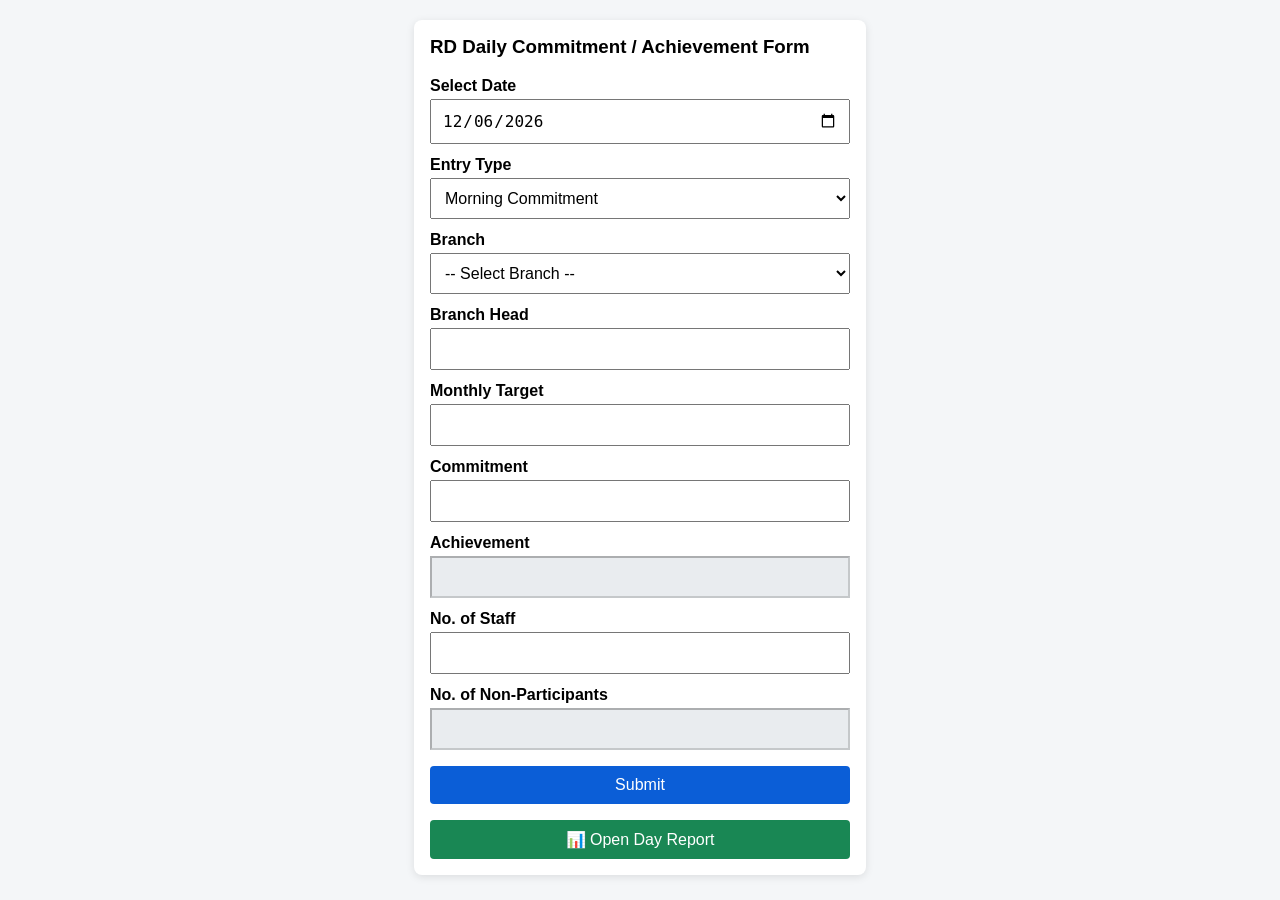
==== index.htm @ dbfb57f9 "Add files via upload" ====
<!DOCTYPE html>
<html>
<head>
<meta name="viewport" content="width=device-width, initial-scale=1">
<title>RD Daily Commitment / Achievement Form</title>

<style>
body { font-family: Arial, sans-serif; background:#f4f6f8; margin: 0; padding: 0; }
.card { max-width:420px; margin:20px auto; background:#fff; padding:16px; border-radius:8px; box-shadow:0 2px 8px rgba(0,0,0,.1); position: relative; }
h3 { margin-top:0; }
label { display:block; margin-top:12px; font-weight: bold; }
input, select, button { width:100%; padding:10px; margin-top:4px; font-size:16px; box-sizing: border-box; }
button { margin-top:16px; background:#0b5ed7; color:#fff; border:none; border-radius:4px; cursor: pointer; }
button:disabled { background:#999; cursor: not-allowed; }
input:disabled { background-color: #e9ecef; color: #495057; }

/* --- Fixed Middle Loading Animation --- */
#loaderOverlay {
  display: none; /* Hidden by default */
  position: absolute;
  top: 0; left: 0;
  width: 100%; height: 100%;
  background: rgba(255, 255, 255, 0.8);
  z-index: 10;
  flex-direction: column;
  justify-content: center;
  align-items: center;
  border-radius: 8px;
}
.spinner {
  width: 40px; height: 40px;
  border: 5px solid #f3f3f3;
  border-top: 5px solid #0b5ed7;
  border-radius: 50%;
  animation: spin 1s linear infinite;
}
@keyframes spin { 0% { transform: rotate(0deg); } 100% { transform: rotate(360deg); } }
.status-text { margin-top: 10px; font-weight: bold; color: #0b5ed7; font-size: 14px; }
</style>
</head>

<body>

<div class="card">
  <div id="loaderOverlay">
    <div class="spinner"></div>
    <div class="status-text" id="status">Loading...</div>
  </div>

  <h3>RD Daily Commitment / Achievement Form</h3>

  <label>Select Date</label>
  <input type="date" id="dateInput">

  <label>Entry Type</label>
  <select id="type" onchange="updateFormState()">
    <option value="Commitment">Morning Commitment</option>
    <option value="Evening">Evening Achievement</option>
  </select>

  <label>Branch</label>
  <select id="branch" onchange="handleBranchChange()">
    <option value="">-- Select Branch --</option>
  </select>

  <label>Branch Head</label>
  <input id="bh">

  <label>Monthly Target</label>
  <input id="target" type="number">

  <label>Commitment</label>
  <input id="commitment" type="number">

  <label>Achievement</label>
  <input id="achievement" type="number">

  <label>No. of Staff</label>
  <input id="staff" type="number">

  <label>No. of Non-Participants</label>
  <input id="nonp" type="number">

  <button id="submitBtn" onclick="submitEntry()">Submit</button>
  <button onclick="openReport()" style="background:#198754">📊 Open Day Report</button>
</div>

<script>
const SCRIPT_URL = "https://script.google.com/macros/s/AKfycbwlm0vWQ8PWfhikA93gYimNDBjSIWgNVc3JS71hvTyEsT8HngKB00nHChpB-D_Gkj8BkQ/exec";

const el = id => document.getElementById(id);
const els = {
  date: el("dateInput"),
  type: el("type"),
  branch: el("branch"),
  bh: el("bh"),
  target: el("target"),
  commitment: el("commitment"),
  achievement: el("achievement"),
  staff: el("staff"),
  nonp: el("nonp"),
  status: el("status"),
  overlay: el("loaderOverlay"),
  btn: el("submitBtn")
};

/* --- UI Helpers --- */
function showLoading(show, text = "") {
  els.overlay.style.display = show ? "flex" : "none";
  els.status.innerText = text;
  els.btn.disabled = show;
}

function clearForm() {
  els.branch.value = "";
  els.bh.value = "";
  els.target.value = "";
  els.commitment.value = "";
  els.achievement.value = "";
  els.staff.value = "";
  els.nonp.value = "";
}

/* Set Default Date to Today */
els.date.value = new Date().toISOString().slice(0,10);

/* 1) Load Branches on Startup */
window.onload = () => {
  showLoading(true, "Loading branches...");
  fetch(SCRIPT_URL + "?action=branches")
    .then(r => r.json())
    .then(list => {
      els.branch.innerHTML = '<option value="">-- Select Branch --</option>';
      list.forEach(b => els.branch.add(new Option(b, b)));
      showLoading(false);
    })
    .catch(() => showLoading(false, "Error loading branches"));
};

function updateFormState(){
  const isMorning = els.type.value === "Commitment";
  ["bh", "target", "commitment", "staff"].forEach(i => els[i].disabled = !isMorning);
  ["achievement", "nonp"].forEach(i => els[i].disabled = isMorning);
}

/* 2) Branch Change & Morning Data Sync */
function handleBranchChange(){
  if (!els.branch.value) return;

  showLoading(true, "Fetching branch data...");

  // CHANGE: Added &date=${els.date.value} to the URL
  fetch(`${SCRIPT_URL}?action=target&branch=${els.branch.value}&date=${els.date.value}`)
    .then(r => r.json())
    .then(data => {
      // The backend will now return the 'Remaining Target' for the selected date
      els.target.value = data.target || 0;
      els.staff.value = data.staff || 0;
      els.bh.value = data.bh || "";
      
      if (els.type.value === "Evening") {
        return fetch(`${SCRIPT_URL}?action=getMorning&date=${els.date.value}&branch=${els.branch.value}`)
          .then(r => r.json())
          .then(d => {
            if (d && d.found) {
              els.bh.value = d.branchHead;
              els.commitment.value = d.commitment;
              els.staff.value = d.staff;
              els.target.value = d.target; // Keep target consistent with morning entry
            } else {
              alert("Morning entry not found for " + els.date.value);
            }
          });
      }
    })
    .finally(() => showLoading(false));
}

function openReport(){ window.location.href = "report.html"; }

/* 3) Submit & Clear */
function submitEntry(){
  if(!els.branch.value) { alert("Please select a branch"); return; }
  
  showLoading(true, "Submitting entry...");

  fetch(SCRIPT_URL, {
    method: "POST",
    mode: "no-cors",
    body: JSON.stringify({
      entryType: els.type.value,
      branch: els.branch.value,
      branchHead: els.bh.value,
      target: +els.target.value,
      commitment: +els.commitment.value,
      achievement: +els.achievement.value,
      staff: +els.staff.value,
      nonParticipant: +els.nonp.value,
      customDate: els.date.value // Sending user-selected date
    })
  }).then(() => {
    showLoading(false, "Saved successfully!");
    clearForm();
    setTimeout(() => { els.status.innerText = "Loading..."; }, 2000);
  }).catch(() => {
    showLoading(false, "Submission failed.");
  });
}

updateFormState();
</script>
</body>
</html>
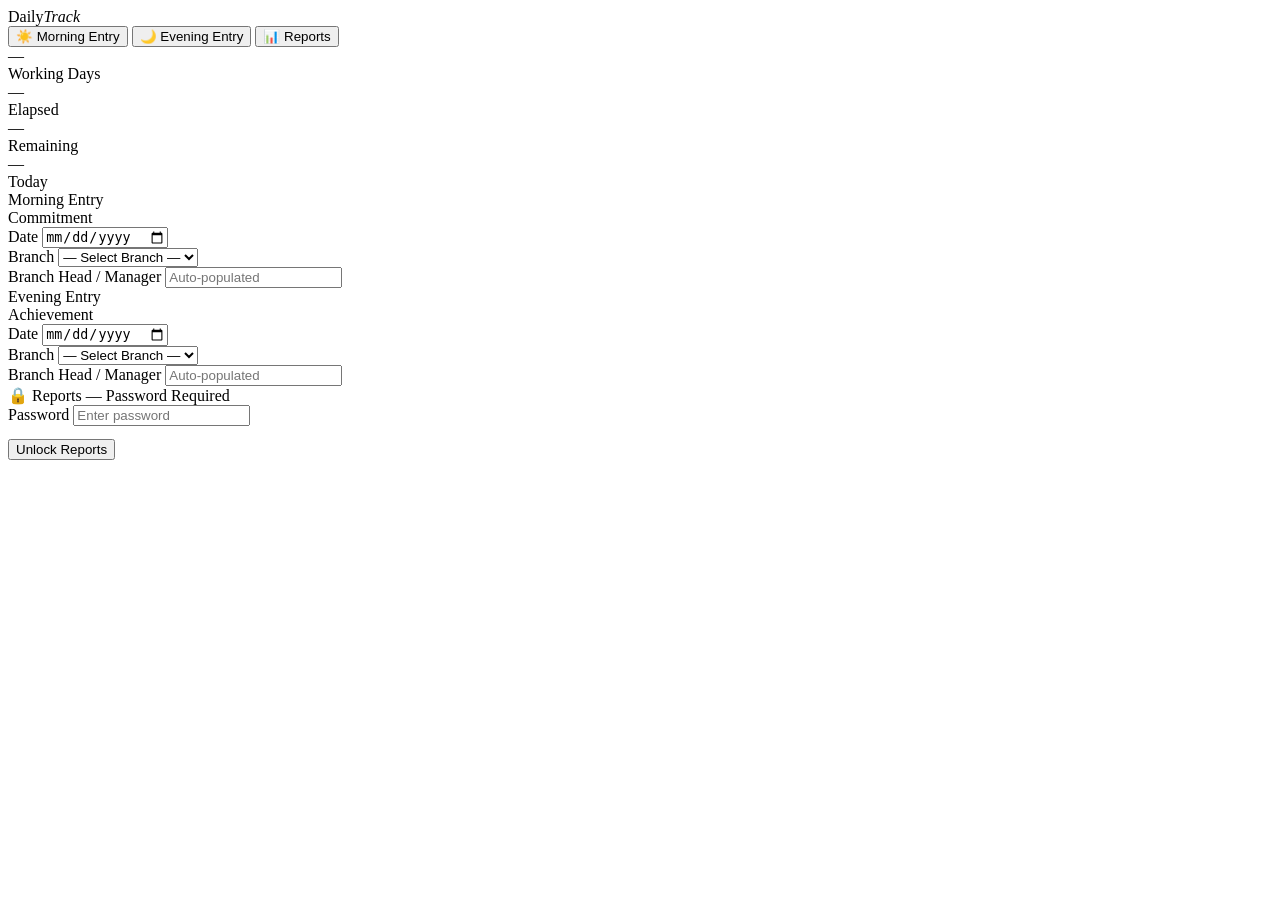
==== commit f989f555: "Update index.htm" ====
--- a/index.htm
+++ b/index.htm
@@ -1,213 +1,421 @@
 <!DOCTYPE html>
-<html>
+<html lang="en">
 <head>
-<meta name="viewport" content="width=device-width, initial-scale=1">
-<title>RD Daily Commitment / Achievement Form</title>
-
-<style>
-body { font-family: Arial, sans-serif; background:#f4f6f8; margin: 0; padding: 0; }
-.card { max-width:420px; margin:20px auto; background:#fff; padding:16px; border-radius:8px; box-shadow:0 2px 8px rgba(0,0,0,.1); position: relative; }
-h3 { margin-top:0; }
-label { display:block; margin-top:12px; font-weight: bold; }
-input, select, button { width:100%; padding:10px; margin-top:4px; font-size:16px; box-sizing: border-box; }
-button { margin-top:16px; background:#0b5ed7; color:#fff; border:none; border-radius:4px; cursor: pointer; }
-button:disabled { background:#999; cursor: not-allowed; }
-input:disabled { background-color: #e9ecef; color: #495057; }
-
-/* --- Fixed Middle Loading Animation --- */
-#loaderOverlay {
-  display: none; /* Hidden by default */
-  position: absolute;
-  top: 0; left: 0;
-  width: 100%; height: 100%;
-  background: rgba(255, 255, 255, 0.8);
-  z-index: 10;
-  flex-direction: column;
-  justify-content: center;
-  align-items: center;
-  border-radius: 8px;
-}
-.spinner {
-  width: 40px; height: 40px;
-  border: 5px solid #f3f3f3;
-  border-top: 5px solid #0b5ed7;
-  border-radius: 50%;
-  animation: spin 1s linear infinite;
-}
-@keyframes spin { 0% { transform: rotate(0deg); } 100% { transform: rotate(360deg); } }
-.status-text { margin-top: 10px; font-weight: bold; color: #0b5ed7; font-size: 14px; }
-</style>
+<meta charset="UTF-8"/>
+<meta name="viewport" content="width=device-width, initial-scale=1.0"/>
+<title>Daily Performance Tracker</title>
+<link rel="preconnect" href="https://fonts.googleapis.com"/>
+<link href="https://fonts.googleapis.com/css2?family=Inter:wght@400;500;600;700&family=DM+Sans:ital,wght@0,400;0,500;0,600&display=swap" rel="stylesheet"/>
+<link rel="stylesheet" href="style.css"/>
 </head>
-
 <body>
 
-<div class="card">
-  <div id="loaderOverlay">
-    <div class="spinner"></div>
-    <div class="status-text" id="status">Loading...</div>
+<div class="topbar">
+  <div class="logo">Daily<em>Track</em></div>
+  <div class="topdate" id="topDate"></div>
+</div>
+
+<div class="nav">
+  <button class="nav-btn active" data-tab="morning" onclick="switchTab(this)">☀️ Morning Entry</button>
+  <button class="nav-btn"        data-tab="evening" onclick="switchTab(this)">🌙 Evening Entry</button>
+  <button class="nav-btn"        data-tab="reports" onclick="switchTab(this)">📊 Reports</button>
+</div>
+
+<div class="main">
+
+  <!-- Day strip -->
+  <div class="day-strip">
+    <div class="ds-tile a-blue">  <div class="ds-val" id="dsW">—</div><div class="ds-lbl">Working Days</div></div>
+    <div class="ds-tile a-green"> <div class="ds-val" id="dsE">—</div><div class="ds-lbl">Elapsed</div></div>
+    <div class="ds-tile a-amber"> <div class="ds-val" id="dsR">—</div><div class="ds-lbl">Remaining</div></div>
+    <div class="ds-tile">         <div class="ds-val" id="dsD">—</div><div class="ds-lbl" id="dsDL">Today</div></div>
   </div>
 
-  <h3>RD Daily Commitment / Achievement Form</h3>
-
-  <label>Select Date</label>
-  <input type="date" id="dateInput">
-
-  <label>Entry Type</label>
-  <select id="type" onchange="updateFormState()">
-    <option value="Commitment">Morning Commitment</option>
-    <option value="Evening">Evening Achievement</option>
-  </select>
-
-  <label>Branch</label>
-  <select id="branch" onchange="handleBranchChange()">
-    <option value="">-- Select Branch --</option>
-  </select>
-
-  <label>Branch Head</label>
-  <input id="bh">
-
-  <label>Monthly Target</label>
-  <input id="target" type="number">
-
-  <label>Commitment</label>
-  <input id="commitment" type="number">
-
-  <label>Achievement</label>
-  <input id="achievement" type="number">
-
-  <label>No. of Staff</label>
-  <input id="staff" type="number">
-
-  <label>No. of Non-Participants</label>
-  <input id="nonp" type="number">
-
-  <button id="submitBtn" onclick="submitEntry()">Submit</button>
-  <button onclick="openReport()" style="background:#198754">📊 Open Day Report</button>
-</div>
-
-<script>
-const SCRIPT_URL = "https://script.google.com/macros/s/AKfycbwlm0vWQ8PWfhikA93gYimNDBjSIWgNVc3JS71hvTyEsT8HngKB00nHChpB-D_Gkj8BkQ/exec";
-
-const el = id => document.getElementById(id);
-const els = {
-  date: el("dateInput"),
-  type: el("type"),
-  branch: el("branch"),
-  bh: el("bh"),
-  target: el("target"),
-  commitment: el("commitment"),
-  achievement: el("achievement"),
-  staff: el("staff"),
-  nonp: el("nonp"),
-  status: el("status"),
-  overlay: el("loaderOverlay"),
-  btn: el("submitBtn")
-};
-
-/* --- UI Helpers --- */
-function showLoading(show, text = "") {
-  els.overlay.style.display = show ? "flex" : "none";
-  els.status.innerText = text;
-  els.btn.disabled = show;
-}
-
-function clearForm() {
-  els.branch.value = "";
-  els.bh.value = "";
-  els.target.value = "";
-  els.commitment.value = "";
-  els.achievement.value = "";
-  els.staff.value = "";
-  els.nonp.value = "";
-}
-
-/* Set Default Date to Today */
-els.date.value = new Date().toISOString().slice(0,10);
-
-/* 1) Load Branches on Startup */
-window.onload = () => {
-  showLoading(true, "Loading branches...");
-  fetch(SCRIPT_URL + "?action=branches")
-    .then(r => r.json())
-    .then(list => {
-      els.branch.innerHTML = '<option value="">-- Select Branch --</option>';
-      list.forEach(b => els.branch.add(new Option(b, b)));
-      showLoading(false);
-    })
-    .catch(() => showLoading(false, "Error loading branches"));
-};
-
-function updateFormState(){
-  const isMorning = els.type.value === "Commitment";
-  ["bh", "target", "commitment", "staff"].forEach(i => els[i].disabled = !isMorning);
-  ["achievement", "nonp"].forEach(i => els[i].disabled = isMorning);
-}
-
-/* 2) Branch Change & Morning Data Sync */
-function handleBranchChange(){
-  if (!els.branch.value) return;
-
-  showLoading(true, "Fetching branch data...");
-
-  // CHANGE: Added &date=${els.date.value} to the URL
-  fetch(`${SCRIPT_URL}?action=target&branch=${els.branch.value}&date=${els.date.value}`)
-    .then(r => r.json())
-    .then(data => {
-      // The backend will now return the 'Remaining Target' for the selected date
-      els.target.value = data.target || 0;
-      els.staff.value = data.staff || 0;
-      els.bh.value = data.bh || "";
-      
-      if (els.type.value === "Evening") {
-        return fetch(`${SCRIPT_URL}?action=getMorning&date=${els.date.value}&branch=${els.branch.value}`)
-          .then(r => r.json())
-          .then(d => {
-            if (d && d.found) {
-              els.bh.value = d.branchHead;
-              els.commitment.value = d.commitment;
-              els.staff.value = d.staff;
-              els.target.value = d.target; // Keep target consistent with morning entry
-            } else {
-              alert("Morning entry not found for " + els.date.value);
-            }
-          });
-      }
-    })
-    .finally(() => showLoading(false));
-}
-
-function openReport(){ window.location.href = "report.html"; }
-
-/* 3) Submit & Clear */
-function submitEntry(){
-  if(!els.branch.value) { alert("Please select a branch"); return; }
-  
-  showLoading(true, "Submitting entry...");
-
-  fetch(SCRIPT_URL, {
-    method: "POST",
-    mode: "no-cors",
-    body: JSON.stringify({
-      entryType: els.type.value,
-      branch: els.branch.value,
-      branchHead: els.bh.value,
-      target: +els.target.value,
-      commitment: +els.commitment.value,
-      achievement: +els.achievement.value,
-      staff: +els.staff.value,
-      nonParticipant: +els.nonp.value,
-      customDate: els.date.value // Sending user-selected date
-    })
-  }).then(() => {
-    showLoading(false, "Saved successfully!");
-    clearForm();
-    setTimeout(() => { els.status.innerText = "Loading..."; }, 2000);
-  }).catch(() => {
-    showLoading(false, "Submission failed.");
-  });
-}
-
-updateFormState();
-</script>
+  <!-- ═══ MORNING ═══ -->
+  <div class="section active" id="sec-morning">
+    <div class="card">
+      <div class="card-head">
+        <div class="card-title">Morning Entry</div>
+        <div class="badge">Commitment</div>
+      </div>
+
+      <div class="frow">
+        <div class="fg">
+          <label>Date</label>
+          <input type="date" id="mDate" onchange="onMDateChange()"/>
+        </div>
+        <div class="fg">
+          <label>Branch</label>
+          <select id="mBranch" onchange="onMBranchChange()">
+            <option value="">— Select Branch —</option>
+          </select>
+        </div>
+      </div>
+
+      <div class="frow">
+        <div class="fg">
+          <label>Branch Head / Manager</label>
+          <input type="text" id="mManager" readonly placeholder="Auto-populated"/>
+        </div>
+      </div>
+
+      <!-- Skeleton shown while loading branch info -->
+      <div id="mSkeleton" style="display:none">
+        <div class="skeleton-row">
+          <div><div class="skeleton skeleton-line" style="width:70%"></div><div class="skeleton skeleton-val"></div></div>
+          <div><div class="skeleton skeleton-line" style="width:60%"></div><div class="skeleton skeleton-val"></div></div>
+          <div><div class="skeleton skeleton-line" style="width:50%"></div><div class="skeleton skeleton-val"></div></div>
+        </div>
+        <div class="skeleton-drr">
+          <div class="skeleton-drr-tile"><div class="skeleton skeleton-line" style="width:60%"></div><div class="skeleton skeleton-val" style="width:90px;height:26px"></div></div>
+          <div class="skeleton-drr-tile"><div class="skeleton skeleton-line" style="width:50%"></div><div class="skeleton skeleton-val" style="width:90px;height:26px"></div></div>
+        </div>
+        <div class="spin-wrap"><div class="spinner"></div>Loading branch data…</div>
+      </div>
+
+      <div id="mInfoPanel" style="display:none">
+        <div class="info-panel">
+          <div><div class="ip-lbl">Remaining Investment</div><div class="ip-val" id="mIT">—</div></div>
+          <div><div class="ip-lbl">Remaining RD</div>         <div class="ip-val" id="mRT">—</div></div>
+          <div><div class="ip-lbl">Month</div>                <div class="ip-val" id="mML">—</div></div>
+        </div>
+        <div class="drr-panel">
+          <div class="drr-tile">
+            <div class="drr-lbl">Investment DRR</div>
+            <div class="drr-val" id="mDI">—</div>
+            <div class="drr-sub">Remaining target ÷ remaining days</div>
+          </div>
+          <div class="drr-tile">
+            <div class="drr-lbl">RD DRR</div>
+            <div class="drr-val" id="mDR">—</div>
+            <div class="drr-sub">Remaining target ÷ remaining days</div>
+          </div>
+        </div>
+        <div class="divider"></div>
+        <div class="frow">
+          <div class="fg">
+            <label>Investment Commitment</label>
+            <input type="number" id="mIC" placeholder="Enter amount" min="0"/>
+          </div>
+          <div class="fg">
+            <label>RD Commitment</label>
+            <input type="number" id="mRC" placeholder="Enter amount" min="0"/>
+          </div>
+        </div>
+        <div class="btn-row">
+          <button class="btn btn-primary" id="mSub" onclick="submitMorning()">Submit Morning Entry</button>
+          <button class="btn btn-ghost"   onclick="resetMorning()">Clear</button>
+        </div>
+      </div>
+
+    </div>
+  </div>
+
+  <!-- ═══ EVENING ═══ -->
+  <div class="section" id="sec-evening">
+    <div class="card">
+      <div class="card-head">
+        <div class="card-title">Evening Entry</div>
+        <div class="badge eve">Achievement</div>
+      </div>
+
+      <div class="frow">
+        <div class="fg">
+          <label>Date</label>
+          <input type="date" id="eDate" onchange="onEDateChange()"/>
+        </div>
+        <div class="fg">
+          <label>Branch</label>
+          <select id="eBranch" onchange="onEBranchChange()">
+            <option value="">— Select Branch —</option>
+          </select>
+        </div>
+      </div>
+
+      <div class="frow">
+        <div class="fg">
+          <label>Branch Head / Manager</label>
+          <input type="text" id="eManager" readonly placeholder="Auto-populated"/>
+        </div>
+      </div>
+
+      <div id="eSkeleton" style="display:none">
+        <div class="spin-wrap"><div class="spinner"></div>Fetching morning commitment…</div>
+      </div>
+
+      <div id="eInputArea" style="display:none">
+        <div class="commit-banner" id="eCB">
+          <div class="cb-title">Morning Commitment</div>
+          <div class="cb-vals">
+            <div><div class="cb-lbl">Investment</div><div class="cb-num" id="eSIC">—</div></div>
+            <div><div class="cb-lbl">RD</div>        <div class="cb-num" id="eSRC">—</div></div>
+          </div>
+        </div>
+        <div class="frow">
+          <div class="fg">
+            <label>Investment Achievement</label>
+            <input type="number" id="eIA" placeholder="Enter amount" min="0"/>
+          </div>
+          <div class="fg">
+            <label>RD Achievement</label>
+            <input type="number" id="eRA" placeholder="Enter amount" min="0"/>
+          </div>
+        </div>
+        <div class="btn-row">
+          <button class="btn btn-primary" id="eSub" onclick="submitEvening()">Submit Evening Entry</button>
+          <button class="btn btn-ghost"   onclick="resetEvening()">Clear</button>
+        </div>
+      </div>
+
+    </div>
+  </div>
+
+  <!-- ═══ REPORTS ═══ -->
+  <div class="section" id="sec-reports">
+
+    <!-- Password Gate -->
+    <div id="rGate" class="card">
+      <div class="card-head">
+        <div class="card-title">🔒 Reports — Password Required</div>
+      </div>
+      <div style="max-width:320px">
+        <div class="fg" style="margin-bottom:13px">
+          <label>Password</label>
+          <input type="password" id="rPwd" placeholder="Enter password" onkeydown="if(event.key==='Enter')unlockReports()"/>
+        </div>
+        <div class="btn-row">
+          <button class="btn btn-primary" onclick="unlockReports()">Unlock Reports</button>
+        </div>
+        <div id="rPwdErr" style="display:none;color:var(--red);font-size:12px;margin-top:10px;font-weight:500">Incorrect password. Try again.</div>
+      </div>
+    </div>
+
+    <!-- Report Content (hidden until unlocked) -->
+    <div id="rContent" style="display:none">
+
+      <!-- Sub-nav -->
+      <div class="r-subnav">
+        <button class="r-sub-btn active" data-rsub="daily"       onclick="switchReport(this)">Daily Report</button>
+        <button class="r-sub-btn"        data-rsub="detailed"    onclick="switchReport(this)">Detailed Report</button>
+        <button class="r-sub-btn"        data-rsub="performance" onclick="switchReport(this)">Branch Performance</button>
+        <button class="r-sub-btn"        data-rsub="drr"         onclick="switchReport(this)">DRR Analysis</button>
+        <button class="r-sub-btn"        data-rsub="zero"        onclick="switchReport(this)">Zero Achievement</button>
+      </div>
+
+      <!-- DAILY REPORT -->
+      <div class="r-section active" id="rsec-daily">
+        <div class="card">
+          <div class="card-head"><div class="card-title">Daily Report</div></div>
+          <div class="frow" style="margin-bottom:16px">
+            <div class="fg">
+              <label>Date</label>
+              <input type="date" id="rDate" onchange="loadDailyReport()"/>
+            </div>
+            <div class="fg">
+              <label>View</label>
+              <select id="rView" onchange="loadDailyReport()">
+                <option value="commitment">Commitment</option>
+                <option value="both">Commitment &amp; Achievement</option>
+              </select>
+            </div>
+          </div>
+          <div class="spin-wrap" id="rDailySpin" style="display:none"><div class="spinner"></div>Loading report…</div>
+          <div id="rDailyOut" style="display:none">
+            <div class="r-section-label">All Branches</div>
+            <div class="tbl-wrap">
+              <table class="rtbl">
+                <thead id="rDailyHead"></thead>
+                <tbody id="rDailyBody"></tbody>
+              </table>
+            </div>
+            <div id="rNotPanel" style="margin-top:20px;display:none">
+              <div style="display:grid;grid-template-columns:1fr 1fr;gap:16px">
+                <div id="rNoCom" style="display:none">
+                  <div class="r-section-label" style="color:var(--red)">Commitment Not Submitted</div>
+                  <div class="tag-list" id="rNoComList"></div>
+                </div>
+                <div id="rNoAch" style="display:none">
+                  <div class="r-section-label" style="color:var(--amber)">Achievement Not Submitted</div>
+                  <div class="tag-list" id="rNoAchList"></div>
+                </div>
+              </div>
+            </div>
+          </div>
+        </div>
+      </div>
+
+      <!-- DETAILED REPORT -->
+      <div class="r-section" id="rsec-detailed">
+        <div class="card">
+          <div class="card-head"><div class="card-title">Detailed Report</div></div>
+          <div class="frow" style="margin-bottom:16px">
+            <div class="fg">
+              <label>Month</label>
+              <input type="month" id="dMonth"/>
+            </div>
+            <div class="fg">
+              <label>Product</label>
+              <select id="dProduct">
+                <option value="investment">Investment</option>
+                <option value="rd">RD</option>
+                <option value="joint">Investment + RD (Joint)</option>
+              </select>
+            </div>
+          </div>
+          <div class="btn-row" style="margin-bottom:16px">
+            <button class="btn btn-primary" onclick="loadDetailedReport()">Generate Report</button>
+          </div>
+          <div class="spin-wrap" id="rDetSpin" style="display:none"><div class="spinner"></div>Loading report…</div>
+          <div id="rDetOut" style="display:none">
+            <div class="tbl-wrap">
+              <table class="rtbl">
+                <thead id="rDetHead"></thead>
+                <tbody id="rDetBody"></tbody>
+              </table>
+            </div>
+          </div>
+        </div>
+      </div>
+
+    <!-- ══ BRANCH PERFORMANCE OVER TIME ══ -->
+    <div class="r-section" id="rsec-performance">
+      <div class="card">
+        <div class="card-head"><div class="card-title">📈 Branch Performance Over Time</div></div>
+        <div class="frow" style="margin-bottom:4px">
+          <div class="fg">
+            <label>Branch</label>
+            <select id="perfBranch">
+              <option value="">— Select Branch —</option>
+            </select>
+          </div>
+          <div class="fg">
+            <label>Month</label>
+            <input type="month" id="perfMonth"/>
+          </div>
+        </div>
+        <div class="frow" style="margin-bottom:16px">
+          <div class="fg">
+            <label>Product</label>
+            <select id="perfProduct">
+              <option value="both">Investment + RD</option>
+              <option value="investment">Investment Only</option>
+              <option value="rd">RD Only</option>
+            </select>
+          </div>
+          <div class="fg" style="justify-content:flex-end;padding-top:18px">
+            <button class="btn btn-primary" onclick="loadPerformanceReport()">Generate</button>
+          </div>
+        </div>
+        <div class="spin-wrap" id="perfSpin" style="display:none"><div class="spinner"></div>Loading…</div>
+        <div id="perfOut" style="display:none">
+          <div class="perf-summary" id="perfSummary"></div>
+          <div class="r-section-label" style="margin-top:14px">Daily Breakdown</div>
+          <div class="tbl-wrap">
+            <table class="rtbl">
+              <thead id="perfHead"></thead>
+              <tbody id="perfBody"></tbody>
+            </table>
+          </div>
+        </div>
+      </div>
+    </div>
+
+    <!-- ══ DRR ANALYSIS ══ -->
+    <div class="r-section" id="rsec-drr">
+      <div class="card">
+        <div class="card-head"><div class="card-title">⚡ DRR Analysis — High Risk / Low Risk</div></div>
+        <div class="frow" style="margin-bottom:16px">
+          <div class="fg">
+            <label>Month</label>
+            <input type="month" id="drrMonth"/>
+          </div>
+          <div class="fg">
+            <label>Product</label>
+            <select id="drrProduct">
+              <option value="investment">Investment</option>
+              <option value="rd">RD</option>
+            </select>
+          </div>
+        </div>
+        <div class="frow" style="margin-bottom:16px">
+          <div class="fg">
+            <label>High-Risk DRR threshold (above = high risk)</label>
+            <input type="number" id="drrThreshold" placeholder="e.g. 50000" min="0"/>
+          </div>
+          <div class="fg" style="justify-content:flex-end;padding-top:18px">
+            <button class="btn btn-primary" onclick="loadDRRReport()">Generate</button>
+          </div>
+        </div>
+        <div class="spin-wrap" id="drrSpin" style="display:none"><div class="spinner"></div>Loading…</div>
+        <div id="drrOut" style="display:none">
+          <div class="drr-group" id="drrHighGroup">
+            <div class="drr-group-label risk-high">🔴 High Risk Branches</div>
+            <div class="tbl-wrap"><table class="rtbl"><thead id="drrHighHead"></thead><tbody id="drrHighBody"></tbody></table></div>
+          </div>
+          <div class="drr-group" id="drrLowGroup" style="margin-top:20px">
+            <div class="drr-group-label risk-low">🟢 Low Risk Branches</div>
+            <div class="tbl-wrap"><table class="rtbl"><thead id="drrLowHead"></thead><tbody id="drrLowBody"></tbody></table></div>
+          </div>
+        </div>
+      </div>
+    </div>
+
+    <!-- ══ ZERO ACHIEVEMENT ══ -->
+    <div class="r-section" id="rsec-zero">
+      <div class="card">
+        <div class="card-head"><div class="card-title">🚨 Zero Achievement Tracker</div></div>
+        <div class="frow" style="margin-bottom:4px">
+          <div class="fg">
+            <label>Month</label>
+            <input type="month" id="zeroMonth"/>
+          </div>
+          <div class="fg">
+            <label>Product</label>
+            <select id="zeroProduct">
+              <option value="both">Investment + RD (either zero)</option>
+              <option value="investment">Investment</option>
+              <option value="rd">RD</option>
+            </select>
+          </div>
+        </div>
+        <div class="frow" style="margin-bottom:16px">
+          <div class="fg">
+            <label>Consecutive zero days threshold</label>
+            <input type="number" id="zeroThreshold" value="2" min="1" max="31" placeholder="e.g. 2"/>
+          </div>
+          <div class="fg" style="justify-content:flex-end;padding-top:18px">
+            <button class="btn btn-primary" onclick="loadZeroReport()">Generate</button>
+          </div>
+        </div>
+        <div class="spin-wrap" id="zeroSpin" style="display:none"><div class="spinner"></div>Loading…</div>
+        <div id="zeroOut" style="display:none">
+          <div id="zeroBadges" style="margin-bottom:18px"></div>
+          <div class="r-section-label">Branch Detail</div>
+          <div class="tbl-wrap">
+            <table class="rtbl">
+              <thead>
+                <tr>
+                  <th>Branch</th><th>Manager</th>
+                  <th class="num">Total Days Submitted</th>
+                  <th class="num">Zero Days</th>
+                  <th class="num">Max Consecutive Zeros</th>
+                  <th>Streak Dates</th>
+                  <th>Status</th>
+                </tr>
+              </thead>
+              <tbody id="zeroBody"></tbody>
+            </table>
+          </div>
+        </div>
+      </div>
+    </div>
+
+    </div><!-- /rContent -->
+  </div>
+
+</div><!-- /main -->
+<div id="toast"></div>
+
+<script src="script.js"></script>
 </body>
-</html>+</html>
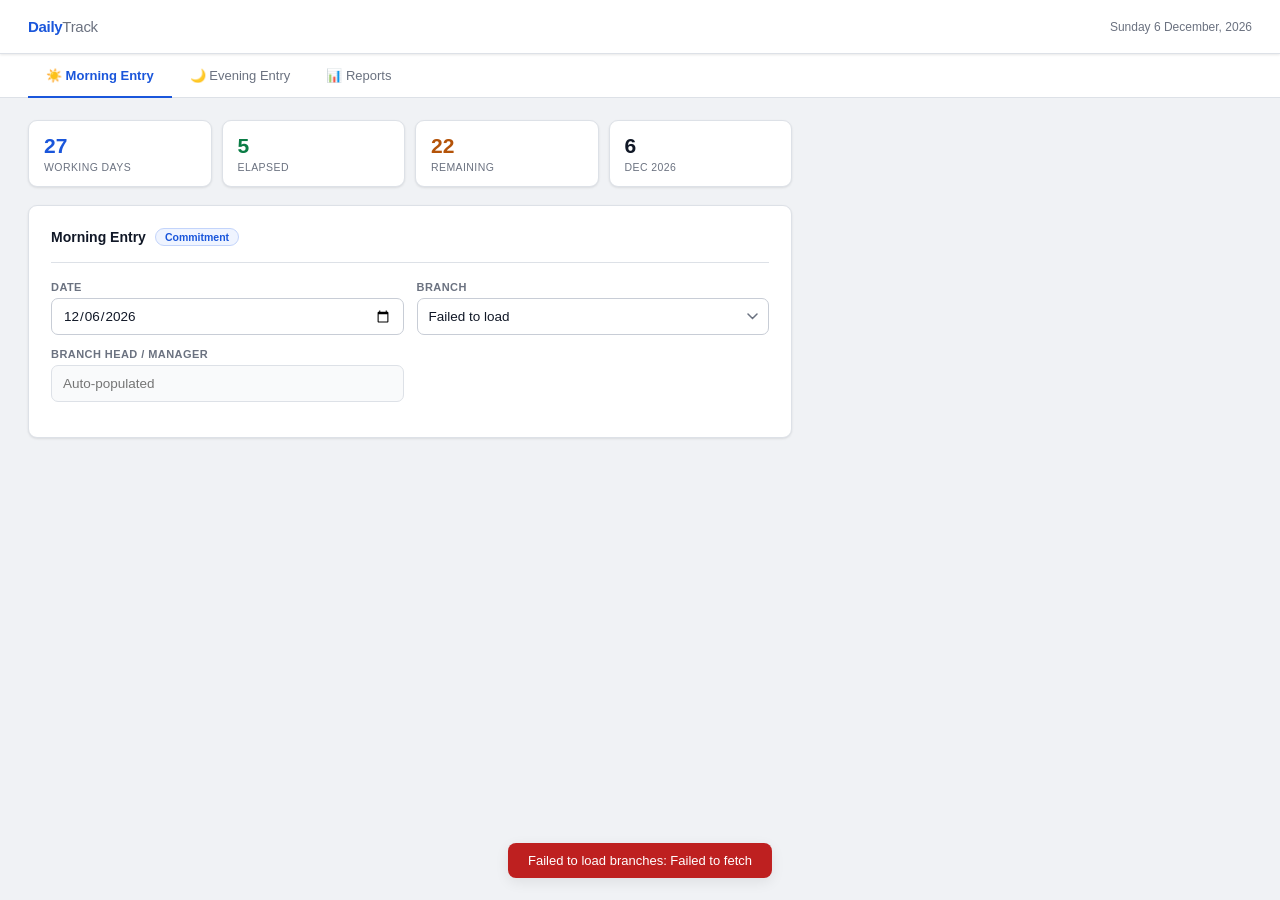
==== commit f22dc856: "Update index.htm" ====
--- a/index.htm
+++ b/index.htm
@@ -284,13 +284,25 @@
         <div class="frow" style="margin-bottom:4px">
           <div class="fg">
             <label>Branch</label>
-            <select id="perfBranch">
+            <select id="perfBranch" onchange="perfBranchChanged()">
               <option value="">— Select Branch —</option>
+              <option value="all">— All Branches —</option>
             </select>
           </div>
           <div class="fg">
             <label>Month</label>
             <input type="month" id="perfMonth"/>
+          </div>
+        </div>
+        <!-- Date range row — shown only when All Branches is selected -->
+        <div class="frow" id="perfDateRangeRow" style="margin-bottom:4px;display:none">
+          <div class="fg">
+            <label>From Date</label>
+            <input type="date" id="perfFromDate"/>
+          </div>
+          <div class="fg">
+            <label>To Date</label>
+            <input type="date" id="perfToDate"/>
           </div>
         </div>
         <div class="frow" style="margin-bottom:16px">
@@ -307,6 +319,8 @@
           </div>
         </div>
         <div class="spin-wrap" id="perfSpin" style="display:none"><div class="spinner"></div>Loading…</div>
+
+        <!-- Single branch output (existing — unchanged) -->
         <div id="perfOut" style="display:none">
           <div class="perf-summary" id="perfSummary"></div>
           <div class="r-section-label" style="margin-top:14px">Daily Breakdown</div>
@@ -317,6 +331,27 @@
             </table>
           </div>
         </div>
+
+        <!-- All Branches output (new) -->
+        <div id="perfAllOut" style="display:none">
+          <div class="tbl-wrap">
+            <table class="rtbl">
+              <thead>
+                <tr>
+                  <th class="num">Period (Days)</th>
+                  <th>Branch</th>
+                  <th class="num">Commitment</th>
+                  <th class="num">Achievement</th>
+                  <th class="num">Achievement %</th>
+                  <th class="num">Days Target Hit</th>
+                  <th class="num">Days Target Hit %</th>
+                </tr>
+              </thead>
+              <tbody id="perfAllBody"></tbody>
+            </table>
+          </div>
+        </div>
+
       </div>
     </div>
 
--- a/style.css
+++ b/style.css
@@ -0,0 +1,220 @@
+*,*::before,*::after{box-sizing:border-box;margin:0;padding:0}
+:root{
+  --bg:#f0f2f5;
+  --white:#ffffff;
+  --border:#dde1e7;
+  --border2:#c8cdd6;
+  --accent:#1a56db;
+  --accent-lt:#eff4ff;
+  --accent-bd:#c3d4fb;
+  --green:#0a7c45;
+  --green-lt:#ecfdf5;
+  --amber:#b45309;
+  --amber-lt:#fffbeb;
+  --red:#be2020;
+  --red-lt:#fef2f2;
+  --purple:#6d28d9;
+  --purple-lt:#f5f3ff;
+  --purple-bd:#ddd6fe;
+  --t1:#111827;
+  --t2:#374151;
+  --t3:#6b7280;
+  --t4:#9ca3af;
+  --r:9px;
+  --sh:0 1px 3px rgba(0,0,0,.06),0 1px 2px rgba(0,0,0,.04);
+  --sh2:0 4px 14px rgba(0,0,0,.08);
+  --f:'DM Sans',sans-serif;
+  --fi:'Inter',sans-serif;
+}
+body{background:var(--bg);color:var(--t1);font-family:var(--f);font-size:14px;min-height:100vh}
+
+/* ── Topbar ── */
+.topbar{background:var(--white);border-bottom:1px solid var(--border);padding:0 28px;height:54px;display:flex;align-items:center;justify-content:space-between;position:sticky;top:0;z-index:100;box-shadow:var(--sh)}
+.logo{font-family:var(--fi);font-weight:700;font-size:15px;color:var(--accent);letter-spacing:-.02em}
+.logo em{color:var(--t3);font-style:normal;font-weight:500}
+.topdate{font-size:12px;color:var(--t3);font-weight:500}
+
+/* ── Nav ── */
+.nav{background:var(--white);border-bottom:1px solid var(--border);padding:0 28px;display:flex}
+.nav-btn{background:none;border:none;border-bottom:2px solid transparent;padding:13px 18px;font-family:var(--f);font-size:13px;font-weight:500;color:var(--t3);cursor:pointer;transition:color .15s,border-color .15s;position:relative;bottom:-1px}
+.nav-btn:hover{color:var(--t2)}
+.nav-btn.active{color:var(--accent);border-bottom-color:var(--accent);font-weight:600}
+
+/* ── Layout ── */
+.main{padding:22px 28px;max-width:820px}
+.section{display:none}
+.section.active{display:block}
+
+/* ── Day strip ── */
+.day-strip{display:grid;grid-template-columns:repeat(4,1fr);gap:10px;margin-bottom:18px}
+.ds-tile{background:var(--white);border:1px solid var(--border);border-radius:var(--r);padding:13px 15px;box-shadow:var(--sh)}
+.ds-val{font-family:var(--fi);font-size:21px;font-weight:700;line-height:1.1;color:var(--t1)}
+.ds-lbl{font-size:10.5px;color:var(--t3);font-weight:500;margin-top:4px;text-transform:uppercase;letter-spacing:.04em}
+.ds-tile.a-blue .ds-val{color:var(--accent)}
+.ds-tile.a-green .ds-val{color:var(--green)}
+.ds-tile.a-amber .ds-val{color:var(--amber)}
+
+/* ── Card ── */
+.card{background:var(--white);border:1px solid var(--border);border-radius:var(--r);padding:22px;box-shadow:var(--sh);margin-bottom:14px}
+.card-head{display:flex;align-items:center;gap:9px;padding-bottom:16px;margin-bottom:18px;border-bottom:1px solid var(--border)}
+.card-title{font-size:14px;font-weight:600;color:var(--t1)}
+.badge{font-size:10.5px;font-weight:600;padding:2px 9px;border-radius:20px;background:var(--accent-lt);color:var(--accent);border:1px solid var(--accent-bd)}
+.badge.eve{background:var(--purple-lt);color:var(--purple);border-color:var(--purple-bd)}
+
+/* ── Form ── */
+.frow{display:grid;grid-template-columns:1fr 1fr;gap:13px;margin-bottom:13px}
+.fg{display:flex;flex-direction:column;gap:5px}
+label{font-size:11px;font-weight:600;color:var(--t3);text-transform:uppercase;letter-spacing:.04em}
+input,select{background:var(--white);border:1px solid var(--border2);border-radius:7px;padding:8px 11px;color:var(--t1);font-family:var(--f);font-size:13.5px;height:37px;transition:border-color .15s,box-shadow .15s;-webkit-appearance:none;appearance:none}
+input:focus,select:focus{outline:none;border-color:var(--accent);box-shadow:0 0 0 3px rgba(26,86,219,.1)}
+input[readonly]{background:#f9fafb;color:var(--t2);border-color:var(--border);cursor:default}
+select{background-image:url("data:image/svg+xml,%3Csvg xmlns='http://www.w3.org/2000/svg' width='11' height='7'%3E%3Cpath d='M1 1l4.5 4.5L10 1' stroke='%236b7280' stroke-width='1.5' fill='none' stroke-linecap='round'/%3E%3C/svg%3E");background-repeat:no-repeat;background-position:right 10px center;padding-right:28px}
+
+/* ── Info panel ── */
+.info-panel{display:grid;grid-template-columns:repeat(3,1fr);gap:12px;background:#f9fafb;border:1px solid var(--border);border-radius:8px;padding:13px 15px;margin:13px 0}
+.ip-lbl{font-size:10.5px;font-weight:600;color:var(--t4);text-transform:uppercase;letter-spacing:.04em}
+.ip-val{font-family:var(--fi);font-size:15px;font-weight:600;color:var(--t1);margin-top:3px}
+
+/* ── DRR panel ── */
+.drr-panel{display:grid;grid-template-columns:1fr 1fr;gap:10px;margin:13px 0}
+.drr-tile{background:var(--accent-lt);border:1px solid var(--accent-bd);border-radius:8px;padding:12px 15px}
+.drr-lbl{font-size:10.5px;font-weight:600;color:#2451b7;text-transform:uppercase;letter-spacing:.04em}
+.drr-val{font-family:var(--fi);font-size:20px;font-weight:700;color:var(--accent);margin-top:3px;line-height:1.1}
+.drr-sub{font-size:10.5px;color:var(--t3);margin-top:2px}
+
+/* ── Morning commitment banner ── */
+.commit-banner{background:var(--purple-lt);border:1px solid var(--purple-bd);border-radius:8px;padding:13px 15px;margin-bottom:13px}
+.cb-title{font-size:10.5px;font-weight:600;color:var(--purple);text-transform:uppercase;letter-spacing:.05em;margin-bottom:9px}
+.cb-vals{display:flex;gap:28px}
+.cb-lbl{font-size:11px;color:var(--t3);font-weight:500}
+.cb-num{font-family:var(--fi);font-size:17px;font-weight:700;color:var(--t1);margin-top:2px}
+
+/* ── Divider ── */
+.divider{height:1px;background:var(--border);margin:16px 0}
+
+/* ── Buttons ── */
+.btn-row{display:flex;gap:9px;margin-top:4px}
+.btn{display:inline-flex;align-items:center;gap:6px;border:none;border-radius:7px;padding:8px 20px;font-family:var(--f);font-size:13px;font-weight:600;cursor:pointer;transition:opacity .15s,transform .1s;height:36px}
+.btn:active{transform:scale(.98)}
+.btn:disabled{opacity:.45;cursor:not-allowed}
+.btn-primary{background:var(--accent);color:#fff}
+.btn-primary:hover:not(:disabled){opacity:.88}
+.btn-ghost{background:var(--white);border:1px solid var(--border2);color:var(--t2)}
+.btn-ghost:hover:not(:disabled){background:#f3f4f6}
+
+/* ── Toast ── */
+#toast{position:fixed;bottom:22px;left:50%;transform:translateX(-50%) translateY(10px);background:var(--t1);color:#fff;border-radius:8px;padding:10px 20px;font-size:13px;font-weight:500;opacity:0;transition:all .22s;z-index:9999;pointer-events:none;white-space:nowrap;box-shadow:var(--sh2)}
+#toast.show{opacity:1;transform:translateX(-50%) translateY(0)}
+#toast.ok{background:#0a7c45}
+#toast.err{background:#be2020}
+
+/* ── Coming soon ── */
+.coming-soon{display:flex;flex-direction:column;align-items:center;justify-content:center;min-height:220px;gap:8px;color:var(--t4);text-align:center}
+.cs-icon{font-size:2.2rem}
+.cs-title{font-size:14px;font-weight:600;color:var(--t3)}
+.cs-sub{font-size:12px}
+
+/* ── Skeleton & spinner ── */
+@keyframes shimmer{0%{background-position:-600px 0}100%{background-position:600px 0}}
+.skeleton{border-radius:6px;background:linear-gradient(90deg,#e8eaed 25%,#f3f4f6 50%,#e8eaed 75%);background-size:600px 100%;animation:shimmer 1.4s infinite linear}
+.skeleton-line{height:14px;margin-bottom:8px}
+.skeleton-val{height:22px;width:80px;margin-top:4px}
+.skeleton-row{display:grid;grid-template-columns:repeat(3,1fr);gap:12px;background:#f9fafb;border:1px solid var(--border);border-radius:8px;padding:13px 15px;margin:13px 0}
+.skeleton-drr{display:grid;grid-template-columns:1fr 1fr;gap:10px;margin:13px 0}
+.skeleton-drr-tile{background:var(--accent-lt);border:1px solid var(--accent-bd);border-radius:8px;padding:12px 15px}
+.spin-wrap{display:flex;align-items:center;justify-content:center;gap:9px;padding:6px 0 2px;color:var(--t3);font-size:12.5px}
+@keyframes spin{to{transform:rotate(360deg)}}
+.spinner{width:16px;height:16px;border:2px solid var(--border2);border-top-color:var(--accent);border-radius:50%;animation:spin .7s linear infinite;flex-shrink:0}
+
+/* ── Responsive ── */
+@media(max-width:600px){
+  .main,.topbar,.nav{padding-left:16px;padding-right:16px}
+  .day-strip{grid-template-columns:repeat(2,1fr)}
+  .frow{grid-template-columns:1fr}
+  .info-panel{grid-template-columns:1fr 1fr}
+  .drr-panel{grid-template-columns:1fr}
+}
+
+/* ── Reports ── */
+.r-subnav{display:flex;gap:4px;margin-bottom:14px;background:var(--white);border:1px solid var(--border);border-radius:var(--r);padding:5px;box-shadow:var(--sh)}
+.r-sub-btn{flex:1;background:none;border:none;border-radius:7px;padding:8px 14px;font-family:var(--f);font-size:12.5px;font-weight:500;color:var(--t3);cursor:pointer;transition:all .15s}
+.r-sub-btn:hover{color:var(--t2);background:#f3f4f6}
+.r-sub-btn.active{background:var(--accent);color:#fff;font-weight:600}
+.r-section{display:none}
+.r-section.active{display:block}
+.r-section-label{font-size:11px;font-weight:700;color:var(--t3);text-transform:uppercase;letter-spacing:.06em;margin-bottom:10px;margin-top:4px}
+.tbl-wrap{overflow-x:auto;border-radius:8px;border:1px solid var(--border)}
+.rtbl{width:100%;border-collapse:collapse;font-size:13px}
+.rtbl thead tr{background:#f8f9fb}
+.rtbl th{padding:9px 13px;text-align:left;font-size:10.5px;font-weight:700;color:var(--t3);text-transform:uppercase;letter-spacing:.05em;border-bottom:1px solid var(--border);white-space:nowrap}
+.rtbl th.num,.rtbl td.num{text-align:right}
+.rtbl td{padding:9px 13px;border-bottom:1px solid var(--border);color:var(--t2);font-size:13px;white-space:nowrap}
+.rtbl tbody tr:last-child td{border-bottom:none}
+.rtbl tbody tr:hover{background:#f8f9fb}
+.rtbl .total-row td{font-weight:700;color:var(--t1);background:#f0f4ff;border-top:2px solid var(--accent-bd)}
+.tag-list{display:flex;flex-wrap:wrap;gap:7px;margin-top:6px}
+.tag{font-size:12px;font-weight:500;padding:4px 10px;border-radius:20px;background:#fff;border:1px solid var(--border2);color:var(--t2)}
+.tag.red{background:var(--red-lt);border-color:#fca5a5;color:var(--red)}
+.tag.amber{background:var(--amber-lt);border-color:#fcd34d;color:var(--amber)}
+.cell-green{color:var(--green);font-weight:600}
+.cell-red{color:var(--red);font-weight:600}
+.cell-muted{color:var(--t4)}
+.shortfall-pos{color:var(--red);font-weight:600}
+.shortfall-neg{color:var(--green);font-weight:600}
+
+/* ── New Report Styles ── */
+
+/* Sub-nav scrollable on mobile */
+.r-subnav{flex-wrap:wrap}
+
+/* Branch Performance summary tiles */
+.perf-summary{display:grid;grid-template-columns:repeat(4,1fr);gap:10px;margin-bottom:4px}
+.perf-tile{background:var(--white);border:1px solid var(--border);border-radius:var(--r);padding:13px 15px;box-shadow:var(--sh)}
+.perf-tile .pt-lbl{font-size:10.5px;color:var(--t3);font-weight:600;text-transform:uppercase;letter-spacing:.04em}
+.perf-tile .pt-val{font-family:var(--fi);font-size:20px;font-weight:700;color:var(--t1);margin-top:4px;line-height:1.1}
+.perf-tile .pt-sub{font-size:10.5px;color:var(--t3);margin-top:2px}
+.perf-tile.green .pt-val{color:var(--green)}
+.perf-tile.red   .pt-val{color:var(--red)}
+.perf-tile.blue  .pt-val{color:var(--accent)}
+.perf-tile.amber .pt-val{color:var(--amber)}
+
+/* Hit rate bar */
+.hit-bar-wrap{margin-top:5px;height:5px;background:var(--border);border-radius:3px;overflow:hidden}
+.hit-bar{height:100%;border-radius:3px;background:var(--green);transition:width .4s}
+
+/* DRR group labels */
+.drr-group{margin-bottom:4px}
+.drr-group-label{font-size:12px;font-weight:700;text-transform:uppercase;letter-spacing:.06em;padding:9px 13px;border-radius:8px 8px 0 0;border:1px solid var(--border);border-bottom:none}
+.drr-group-label.risk-high{background:#fef2f2;color:var(--red);border-color:#fca5a5}
+.drr-group-label.risk-low {background:var(--green-lt);color:var(--green);border-color:#6ee7b7}
+.drr-group .tbl-wrap{border-radius:0 0 8px 8px}
+
+/* DRR bar inside table */
+.drr-bar-cell{min-width:100px}
+.drr-bar-bg{height:6px;background:var(--border);border-radius:3px;margin-top:4px;overflow:hidden}
+.drr-bar-fill{height:100%;border-radius:3px}
+.drr-bar-fill.high{background:var(--red)}
+.drr-bar-fill.low {background:var(--green)}
+
+/* Zero tracker badges */
+.zero-badge-grid{display:flex;flex-wrap:wrap;gap:9px;margin-bottom:6px}
+.zero-badge{display:flex;flex-direction:column;align-items:center;background:var(--red-lt);border:1px solid #fca5a5;border-radius:10px;padding:10px 16px;min-width:130px}
+.zero-badge .zb-name{font-size:12px;font-weight:700;color:var(--red)}
+.zero-badge .zb-days{font-family:var(--fi);font-size:22px;font-weight:700;color:var(--red);line-height:1.1}
+.zero-badge .zb-sub{font-size:10px;color:var(--t3)}
+.zero-streak{font-size:11.5px;color:var(--t3);line-height:1.6}
+.status-pill{display:inline-block;font-size:10.5px;font-weight:600;padding:2px 10px;border-radius:20px}
+.status-pill.alert{background:var(--red-lt);color:var(--red);border:1px solid #fca5a5}
+.status-pill.warn {background:var(--amber-lt);color:var(--amber);border:1px solid #fcd34d}
+.status-pill.ok   {background:var(--green-lt);color:var(--green);border:1px solid #6ee7b7}
+
+/* Achievement vs target color coding in perf table */
+.ach-above{color:var(--green);font-weight:600}
+.ach-below{color:var(--red);font-weight:600}
+.ach-none {color:var(--t4)}
+
+@media(max-width:600px){
+  .perf-summary{grid-template-columns:1fr 1fr}
+  .r-subnav{gap:3px}
+  .r-sub-btn{font-size:11px;padding:7px 9px}
+}
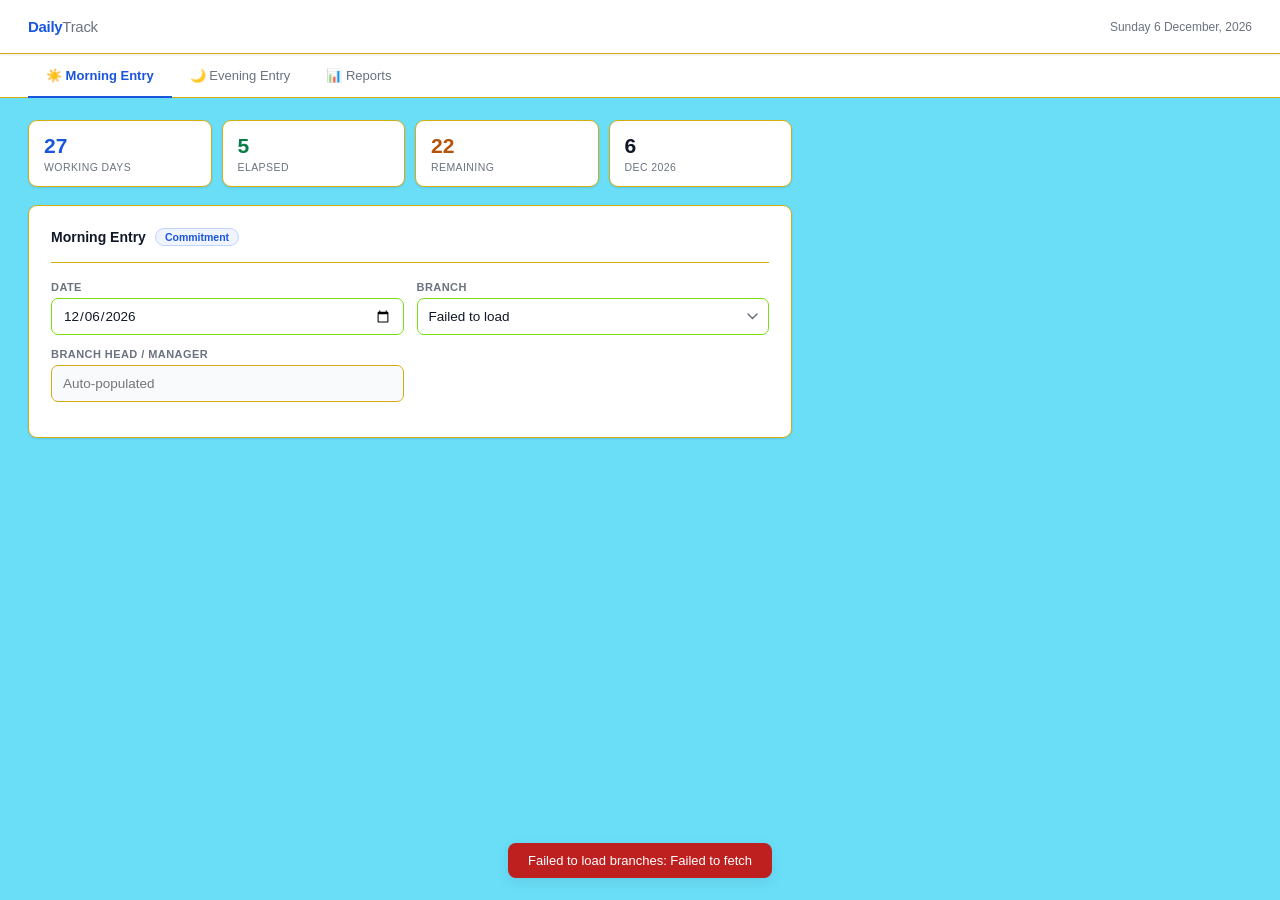
==== commit ace37df8: "Update index.htm" ====
--- a/index.htm
+++ b/index.htm
@@ -200,6 +200,7 @@
         <button class="r-sub-btn"        data-rsub="performance" onclick="switchReport(this)">Branch Performance</button>
         <button class="r-sub-btn"        data-rsub="drr"         onclick="switchReport(this)">DRR Analysis</button>
         <button class="r-sub-btn"        data-rsub="zero"        onclick="switchReport(this)">Zero Achievement</button>
+        <button class="r-sub-btn"        data-rsub="drrvscom"    onclick="switchReport(this)">DRR vs Commitment</button>
       </div>
 
       <!-- DAILY REPORT -->
@@ -445,6 +446,73 @@
       </div>
     </div>
 
+    <!-- ══ DRR VS COMMITMENT ══ -->
+    <div class="r-section" id="rsec-drrvscom">
+      <div class="card">
+        <div class="card-head"><div class="card-title">📊 DRR vs Commitment</div></div>
+
+        <!-- Mode toggle -->
+        <div class="frow" style="margin-bottom:12px">
+          <div class="fg">
+            <label>Filter Mode</label>
+            <select id="dvcMode" onchange="dvcModeChanged()">
+              <option value="single">Single Date</option>
+              <option value="range">Date Range</option>
+            </select>
+          </div>
+        </div>
+
+        <!-- Single date -->
+        <div id="dvcSingleRow" class="frow" style="margin-bottom:12px">
+          <div class="fg">
+            <label>Date</label>
+            <input type="date" id="dvcDate"/>
+          </div>
+          <div class="fg"></div>
+        </div>
+
+        <!-- Date range (hidden by default) -->
+        <div id="dvcRangeRow" class="frow" style="margin-bottom:12px;display:none">
+          <div class="fg">
+            <label>From Date</label>
+            <input type="date" id="dvcFrom"/>
+          </div>
+          <div class="fg">
+            <label>To Date</label>
+            <input type="date" id="dvcTo"/>
+          </div>
+        </div>
+
+        <div class="btn-row" style="margin-bottom:16px">
+          <button class="btn btn-primary" onclick="loadDRRvsCommitReport()">Generate</button>
+        </div>
+
+        <div class="spin-wrap" id="dvcSpin" style="display:none"><div class="spinner"></div>Loading…</div>
+
+        <div id="dvcOut" style="display:none">
+          <div class="tbl-wrap">
+            <table class="rtbl">
+              <thead>
+                <tr>
+                  <th>Branch</th>
+                  <th class="num">DRR (Inv)</th>
+                  <th class="num">DRR (RD)</th>
+                  <th class="num">Commit (Inv)</th>
+                  <th class="num">Commit (RD)</th>
+                  <th class="num">Diff (Inv)</th>
+                  <th class="num">Diff (RD)</th>
+                  <th class="num">% Met (Inv)</th>
+                  <th class="num">% Met (RD)</th>
+                </tr>
+              </thead>
+              <tbody id="dvcBody"></tbody>
+            </table>
+          </div>
+        </div>
+
+      </div>
+    </div>
+
     </div><!-- /rContent -->
   </div>
 
--- a/style.css
+++ b/style.css
@@ -1,9 +1,9 @@
 *,*::before,*::after{box-sizing:border-box;margin:0;padding:0}
 :root{
-  --bg:#f0f2f5;
+  --bg:#6adef7;
   --white:#ffffff;
-  --border:#dde1e7;
-  --border2:#c8cdd6;
+  --border:#d4ad11;
+  --border2:#78e010;
   --accent:#1a56db;
   --accent-lt:#eff4ff;
   --accent-bd:#c3d4fb;
